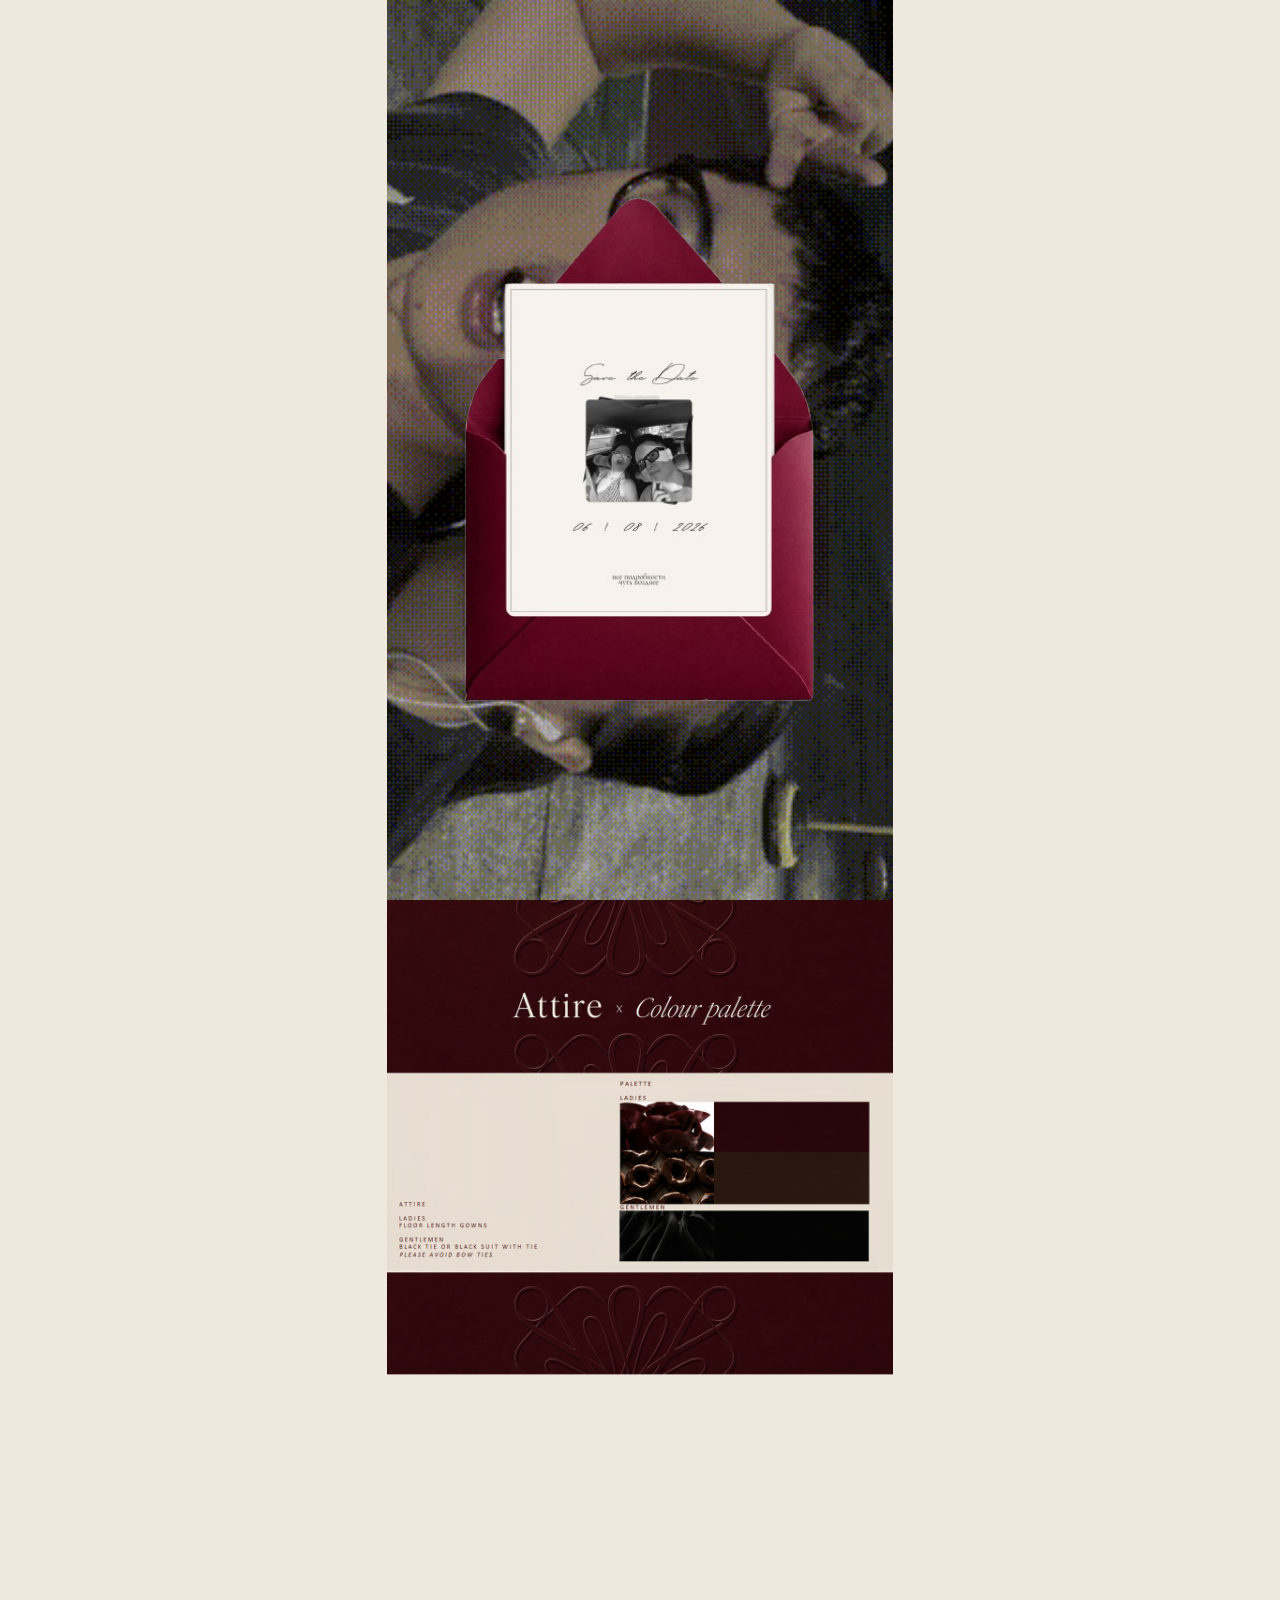
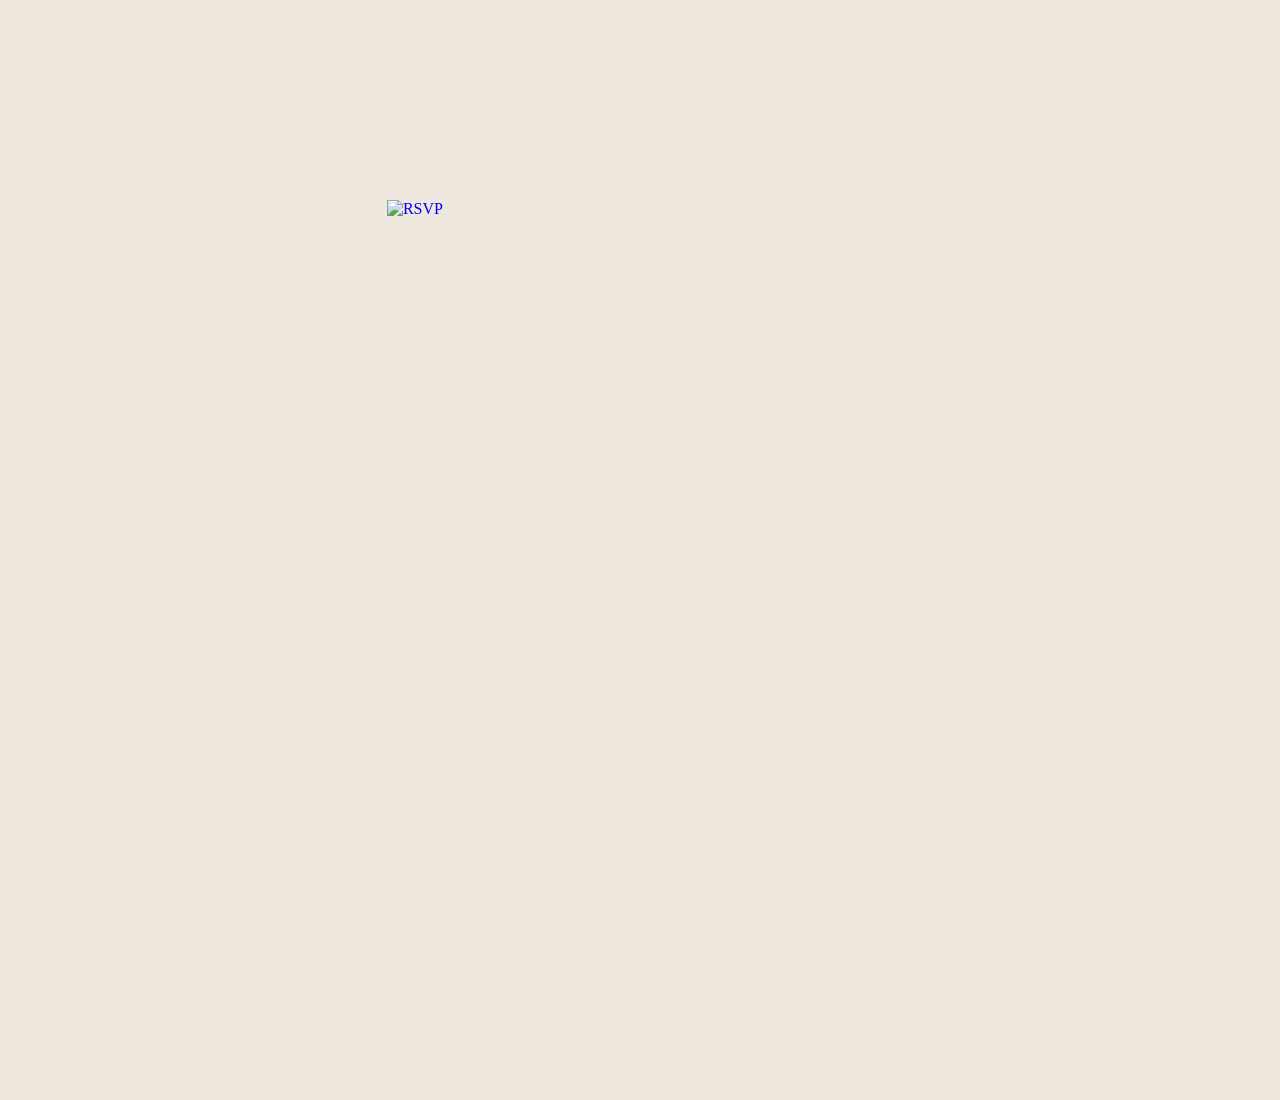
==== details.html @ 10d6738a "Add files via upload" ====
<!DOCTYPE html>
<html lang="en">
<head>
    <meta charset="UTF-8">
    <meta name="viewport" content="width=device-width, initial-scale=1.0">
    <title>Wedding Details</title>
    <link rel="stylesheet" href="style.css">
</head>

<body>

<!-- PAGE 1 (GIF + Overlay) -->
<div class="page">
    <img src="images/bg.gif" class="gif" alt="">
    <img src="images/overlay.png" class="overlay" alt="">
</div>

<!-- PAGE 2 -->
<div class="page">
    <img src="images/attire.png" class="image" alt="">
</div>

<!-- PAGE 3 (Clickable) -->
<a id="rsvpLink" target="_blank" rel="noopener noreferrer" class="page">
    <img src="images/rsvp.jpg" class="image" alt="RSVP">
</a>

<script>
const params = new URLSearchParams(window.location.search);
const id = params.get("id");

document.getElementById("rsvpLink").href =
    "rsvp.html?id=" + encodeURIComponent(id);
</script>

</body>
</html>
---- style.css ----
/* RESET */

*{
    margin:0;
    padding:0;
    box-sizing:border-box;
}

html{
    scroll-behavior:smooth;
}

body{

    background:#EFE8DF;

    display:flex;
    flex-direction:column;
    align-items:center;
}

/* COVER */

.cover-link{

    display:flex;
    justify-content:center;
    align-items:center;

    width:100%;
    height:100vh;

    text-decoration:none;

}

.cover{

    display:block;

    width:100vw;
    height:auto;
}

/* INVITATION PAGE */

.page{

    position:relative;

    display:block;

    width:100vw;

    aspect-ratio:9 / 16;

    overflow:hidden;

    text-decoration:none;
}

/* NORMAL IMAGE */

.image{

    width:100%;
    height:100%;

    display:block;
}

/* GIF */

.gif{

    position:absolute;
    inset:0;

    width:100%;
    height:100%;

    object-fit:cover;
}

/* GIF OVERLAY */

.overlay{

    position:absolute;
    inset:0;

    width:100%;
    height:100%;

    object-fit:contain;

    pointer-events:none;
}

/* DESKTOP */

@media (min-aspect-ratio:9/16){

    .cover{

        width:auto;
        height:100vh;

    }

    .page{

        width:calc(100vh * 9 / 16);

    }

}
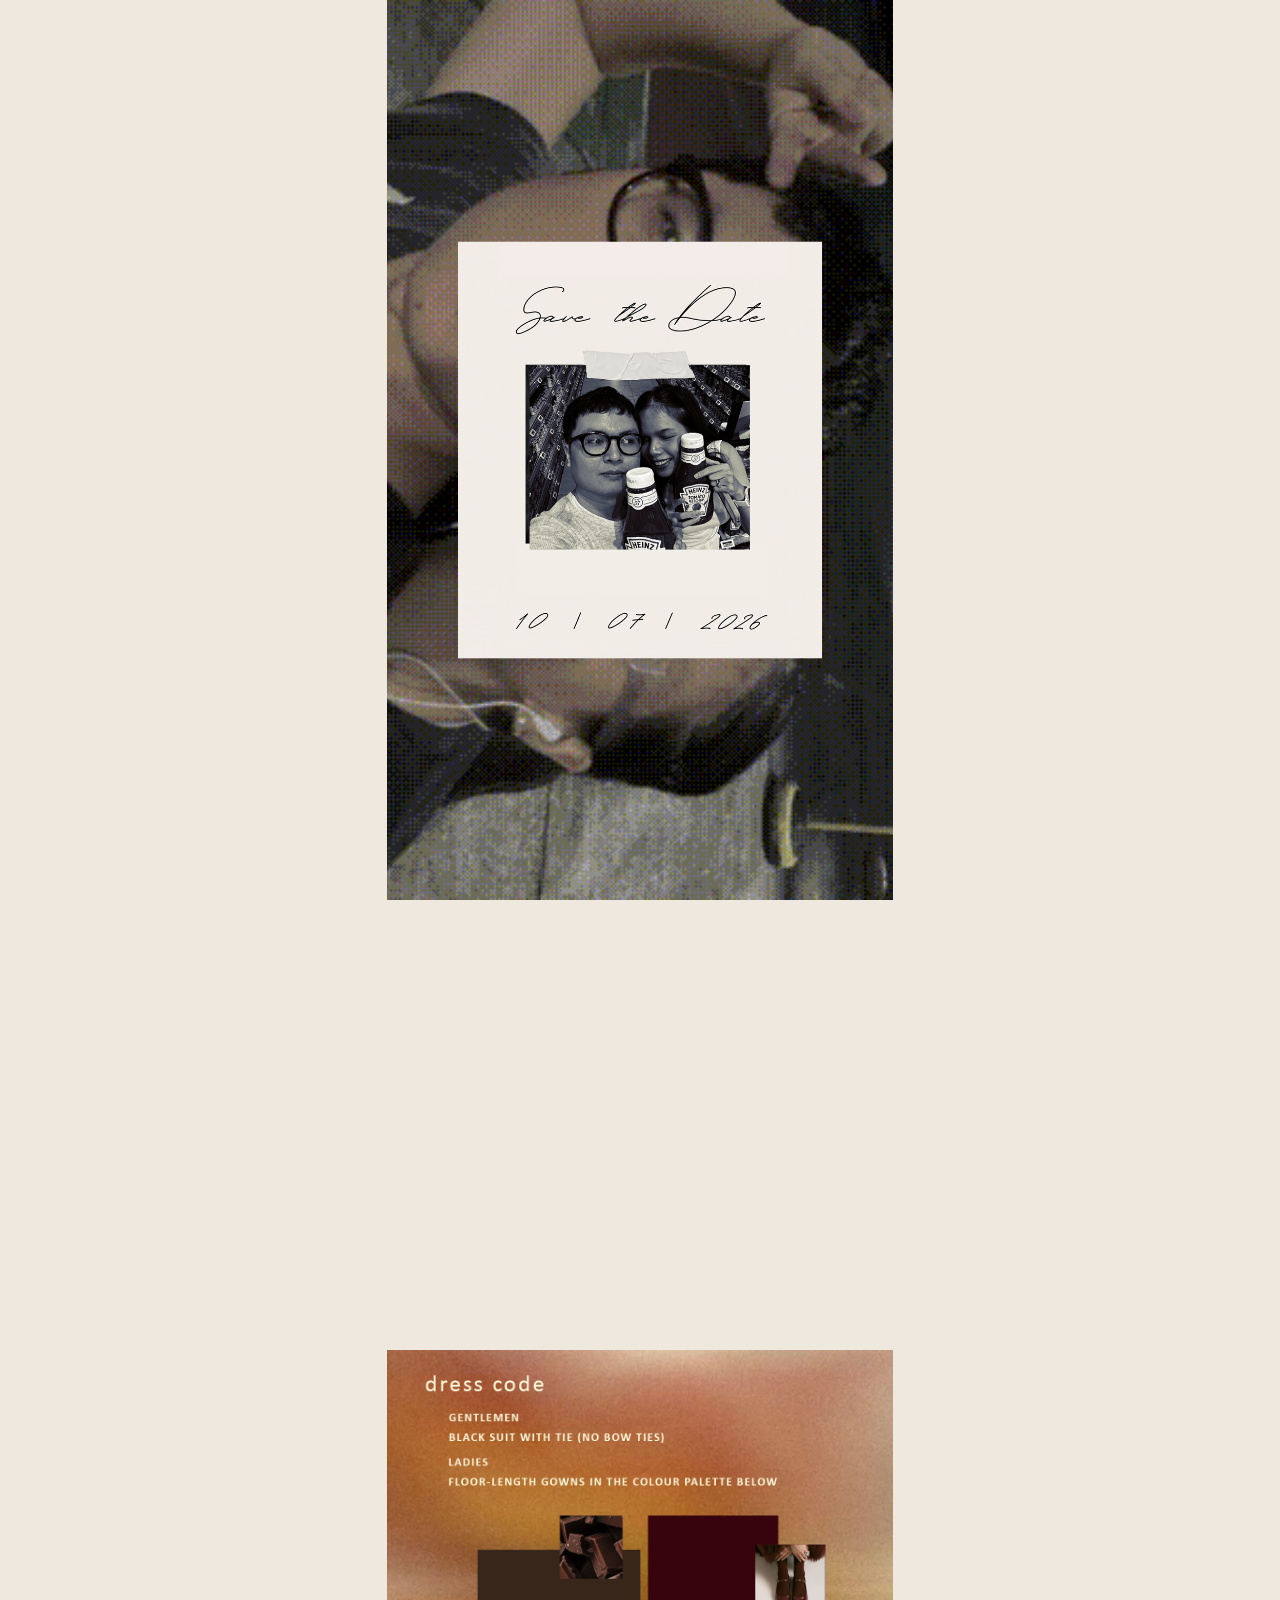
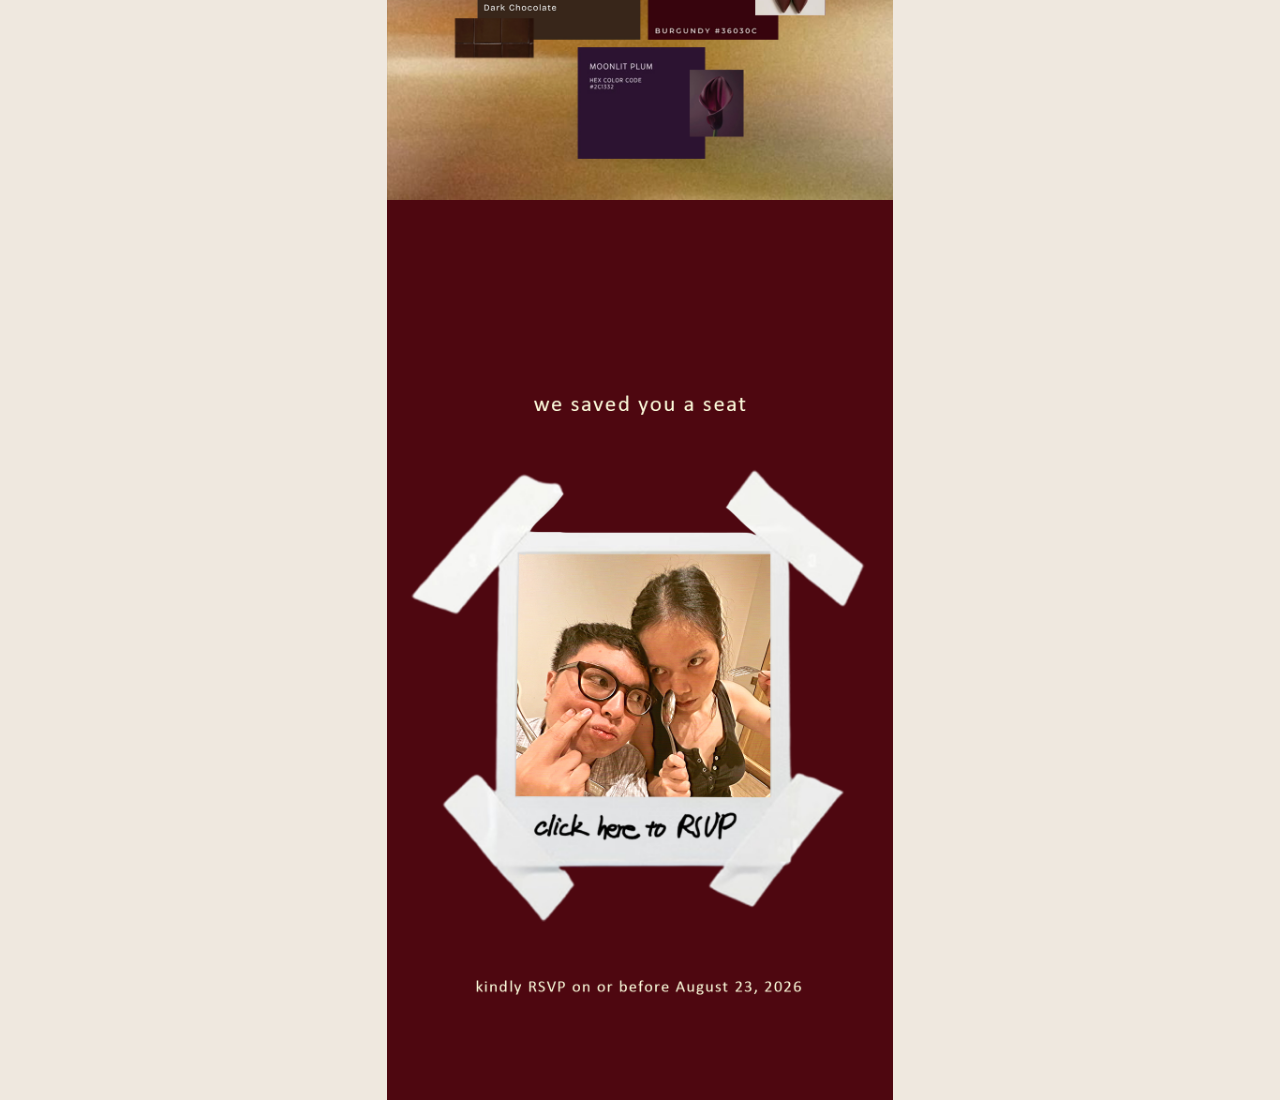
==== commit fb38ea78: "Add files via upload" ====
--- a/details.html
+++ b/details.html
@@ -11,18 +11,18 @@
 
 <!-- PAGE 1 (GIF + Overlay) -->
 <div class="page">
-    <img src="images/bg.gif" class="gif" alt="">
-    <img src="images/overlay.png" class="overlay" alt="">
+	<img src="images/bg.gif" class="gif" alt="">
+    <img src="images/std_base.png" class="overlay" alt="">
 </div>
 
 <!-- PAGE 2 -->
 <div class="page">
-    <img src="images/attire.png" class="image" alt="">
+    <img src="images/detailsattire.png" class="image" alt="">
 </div>
 
 <!-- PAGE 3 (Clickable) -->
 <a id="rsvpLink" target="_blank" rel="noopener noreferrer" class="page">
-    <img src="images/rsvp.jpg" class="image" alt="RSVP">
+    <img src="images/rsvp.png" class="image" alt="RSVP">
 </a>
 
 <script>
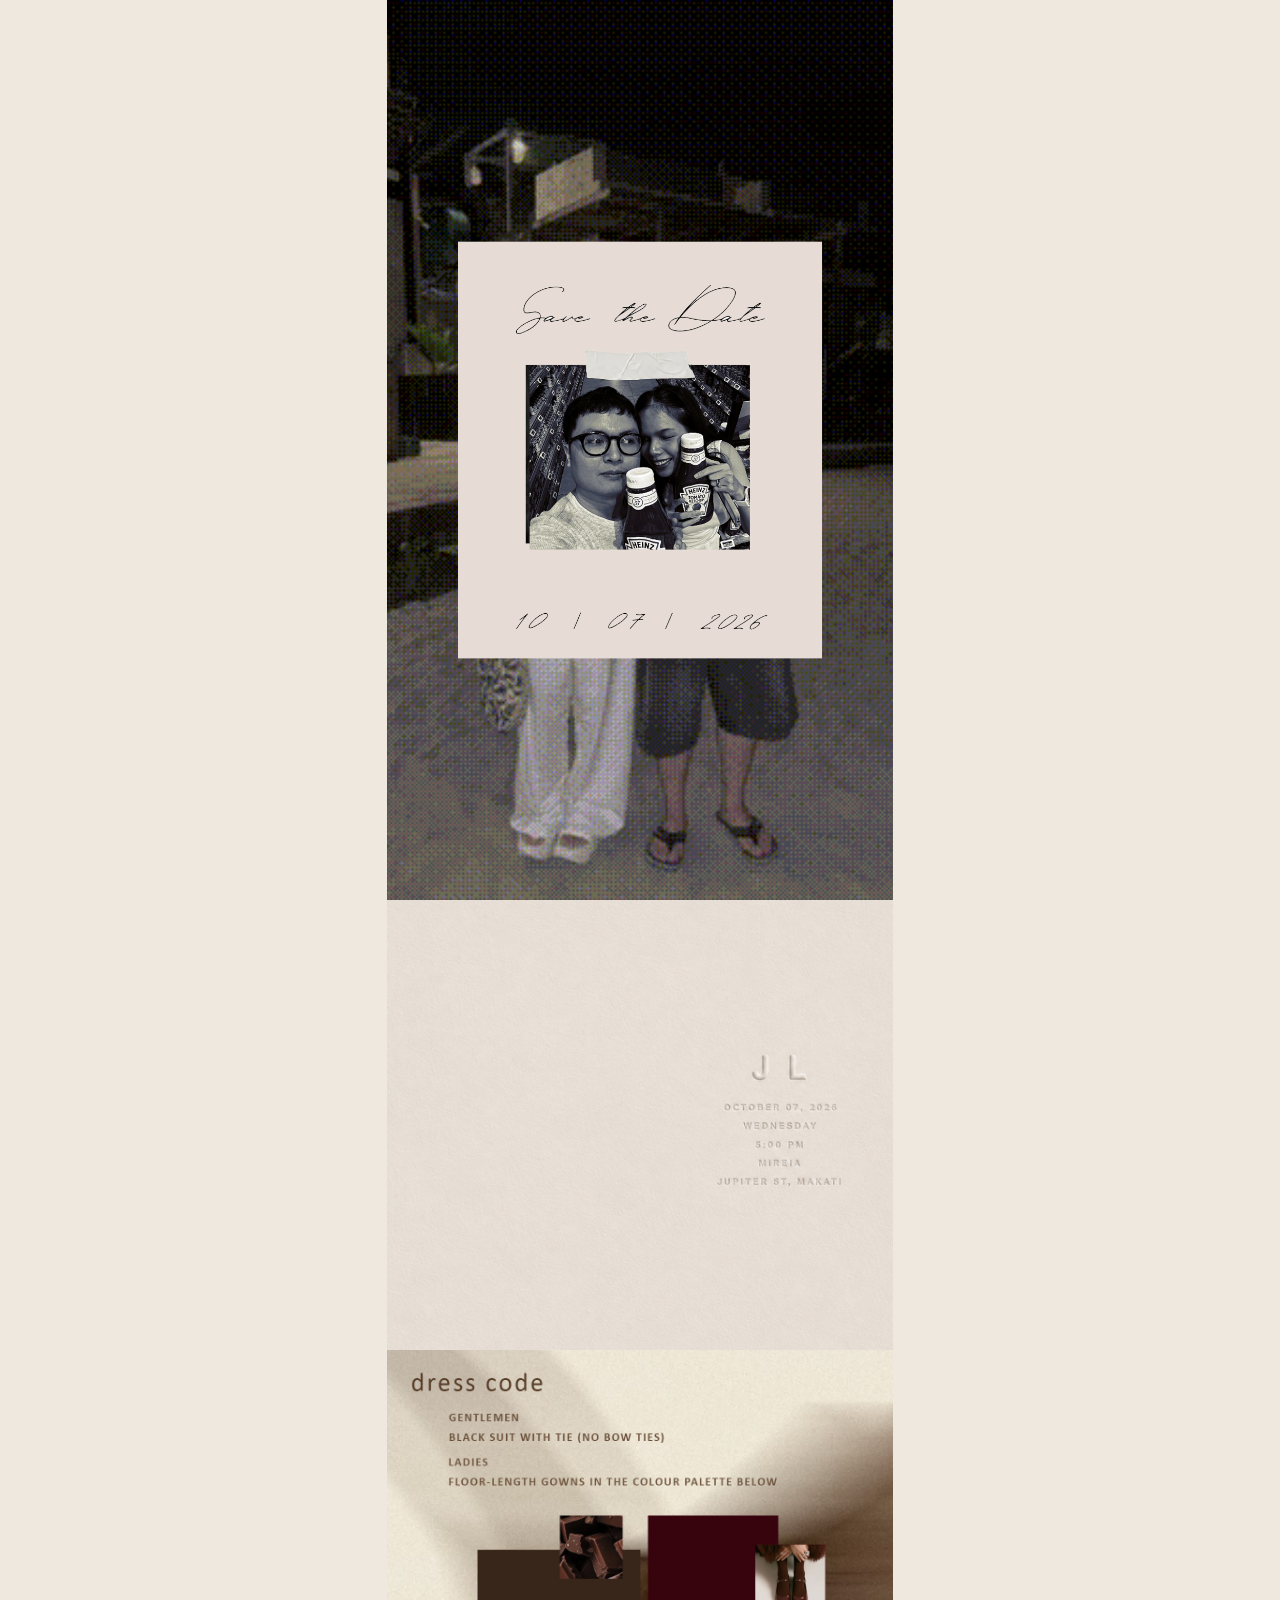
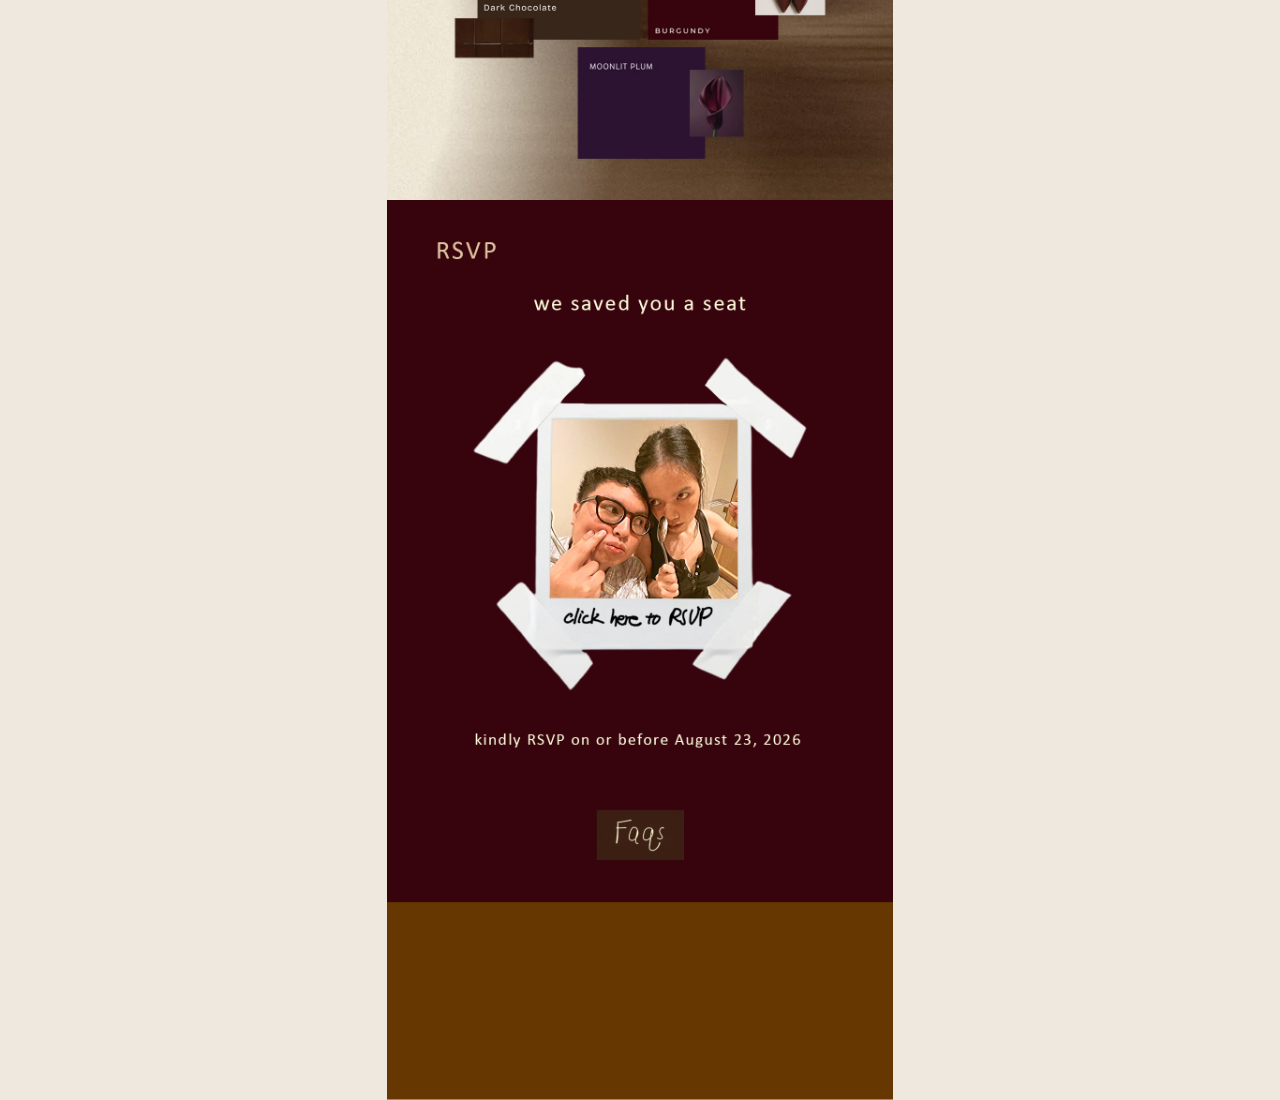
==== commit 0bf617f8: "Add files via upload" ====
--- a/details.html
+++ b/details.html
@@ -20,17 +20,37 @@
     <img src="images/detailsattire.png" class="image" alt="">
 </div>
 
-<!-- PAGE 3 (Clickable) -->
+<!-- PAGE 3 (Clickable) 
 <a id="rsvpLink" target="_blank" rel="noopener noreferrer" class="page">
     <img src="images/rsvp.png" class="image" alt="RSVP">
-</a>
+</a>-->
+
+<div class="page">
+
+    <!-- Single Image -->
+    <img src="images/rsvp1.png" class="image" alt="">
+
+    <!-- Top 70% -->
+    <a id="rsvpLink" target="_blank" rel="noopener noreferrer" class="top-click"></a>
+
+    <!-- Bottom 30% -->
+    <a id="faqLink" target="_blank" rel="noopener noreferrer" class="bottom-click"></a>
+
+</div>
+
 
 <script>
+
 const params = new URLSearchParams(window.location.search);
+
 const id = params.get("id");
 
 document.getElementById("rsvpLink").href =
     "rsvp.html?id=" + encodeURIComponent(id);
+
+document.getElementById("faqLink").href =
+    "faqs.html?id=" + encodeURIComponent(id);
+
 </script>
 
 </body>
--- a/style.css
+++ b/style.css
@@ -18,6 +18,66 @@
     flex-direction:column;
     align-items:center;
 }
+.split-page{
+
+    width:100vw;
+
+    aspect-ratio:9/16;
+
+    display:flex;
+
+    flex-direction:column;
+
+    overflow:hidden;
+
+    margin:0 auto;
+
+}
+
+
+.top-click{
+
+    position:absolute;
+
+    top:0;
+    left:0;
+
+    width:100%;
+    height:60%;
+
+    z-index:10;
+
+}
+
+.bottom-click{
+
+    position:absolute;
+
+    left:0;
+    bottom:0;
+
+    width:100%;
+    height:40%;
+
+    z-index:10;
+
+}
+
+
+/* IMAGES */
+
+.split-image{
+
+    width:100%;
+
+    height:100%;
+
+    display:block;
+
+    object-fit:cover;
+
+}
+
 
 /* COVER */
 
